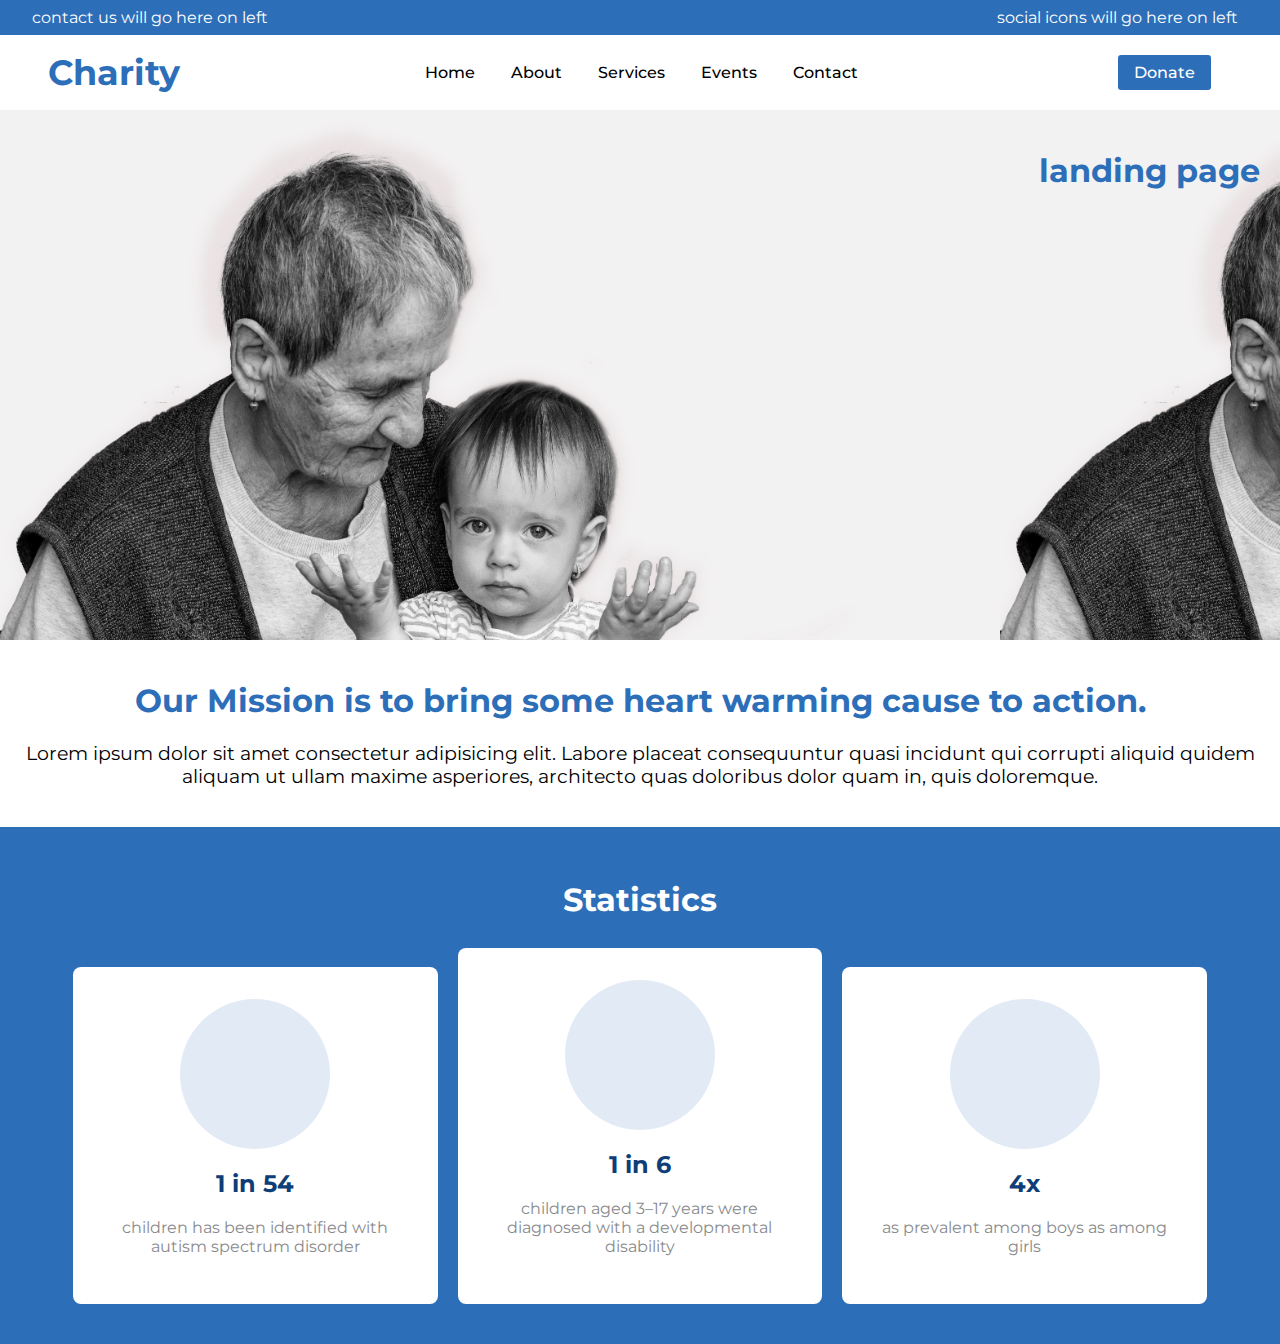
==== index.html @ c662bfc1 "added 500 weight font to Montserrat for nav items" ====
<!DOCTYPE html>
<html lang="en">
  <head>
    <meta charset="UTF-8" />
    <meta http-equiv="X-UA-Compatible" content="ie=edge" />
    <link
      href="https://fonts.googleapis.com/css?family=Anton"
      rel="stylesheet"
    />
    <link
      href="https://fonts.googleapis.com/css?family=Montserrat:400,500,700"
      rel="stylesheet"
    />
    <title>Charity</title>
    <link rel="stylesheet" href="main.css" />
  </head>

  <body>
    <div class="top-header">
      <div class="left">contact us will go here on left</div>
      <div class="right">social icons will go here on left</div>
    </div>
    <header class="main-header">
      <div>
        <a href="index.html" class="main-header_brand">Charity</a>
      </div>
      <nav class="main-nav">
        <ul class="main-nav_items">
          <li class="main-nav_item">
            <a href="home/index.html">Home</a>
          </li>
          <li class="main-nav_item">
            <a href="about/index.html">About</a>
          </li>
          <li class="main-nav_item">
            <a href="services/index.html">Services</a>
          </li>
          <li class="main-nav_item">
            <a href="events/index.html">Events</a>
          </li>
          <li class="main-nav_item">
            <a href="contact/index.html">Contact</a>
          </li>
          <!-- <li class="main-nav_item main-nav_item--dnt-btn">
            <a href="donate/index.html">Donate</a>
          </li> -->
        </ul>
      </nav>
      
      <div>
        <li class="main-nav_item main-nav_item--dnt-btn">
          <a href="donate/index.html">Donate</a>
        </li>
      </div>

    </header>
    <main>
      <section id="jumbotron-pic">
        <h1>landing page</h1>
      </section>
      <section id="mission-statement">
        <h1 class="section-title">Our Mission is to bring some heart warming cause to action.</h1>
        <h3>Lorem ipsum dolor sit amet consectetur adipisicing elit. Labore placeat consequuntur quasi incidunt qui corrupti aliquid quidem aliquam ut ullam maxime asperiores, architecto quas doloribus dolor quam in, quis doloremque.</h2>
      </section>
      <section id="statistics-features">
        <h1 class="section-title">Statistics</h1>
        <article class="statistics-feature">
          <div class="statistics-feature__icon"></div>
          <h2 class="statistics-feature__stat">1 in 54 </h2>
          <p class="statistics-feature__stat--info">children has been identified with autism spectrum disorder</p>
        </article>
        <article class="statistics-feature">
          <div class="statistics-feature__icon"></div>
          <h2 class="statistics-feature__stat">1 in 6 </h2>
          <p class="statistics-feature__stat--info">children aged 3–17 years were diagnosed with a developmental disability</p>
        </article>
        <article class="statistics-feature">
          <div class="statistics-feature__icon"></div>
          <h2 class="statistics-feature__stat">4x</h2>
          <p class="statistics-feature__stat--info"> as prevalent among boys as among girls</p>
        </article>
        
      </section>
    </main>
  </body>
</html>
---- main.css ----
* {
  box-sizing: border-box;
}

body {
  font-family: 'Montserrat', sans-serif;
  margin: 0;
}

/* top header contact and social icons */
.top-header{
  width: 100%;
  margin: 0;
  background: rgb(45, 110, 185);
  padding: 8px 32px;
  color: white;
}

.left {
 display: inline-block;
}

.right{
  width: calc(100% - 250px);
  display: inline-block;
  text-align: right;
}

/* header/navbar */
.main-header {
  background-color: white;
  width: 100%;
  padding: 16px 48px;
}
.main-header div {
  vertical-align: middle;
  display: inline-block;
}

.main-header_brand {
  font-size: 35px;
  color: rgb(45, 110, 185);
  text-decoration: none;
  font-weight: bold;
}

.main-nav {
  vertical-align: middle;
  display: inline-block;
  text-align: center;
  width: calc(100% - 270px);
}

.main-nav_items {
  margin: 0;
  padding: 0;
  list-style: none;
}

.main-nav_item {
  margin: 0 16px;
  display: inline-block;
}

.main-nav_item a {
  text-decoration: none;
  color: black;
  padding: 3px 0;
  font-weight: 500;
}

.main-nav_item a:hover,
.main-nav_item:active {
  border-bottom: 2px solid rgb(45, 110, 185);
  color: rgb(45, 110, 185);
}

.main-nav_item--dnt-btn a {
  background-color:rgb(45, 110, 185);
  border-radius: 3px;
  color: white;
  padding: 8px 16px;
}

.main-nav_item--dnt-btn a:hover,
.main-nav_item--dnt-btn a:active {
  background-color: white;
  color: rgb(45, 110, 185);
  border: 2px solid rgb(45, 110, 185);
  padding: 8px 14px;
}

/* jumbotron-pic section */

#jumbotron-pic {
  height: 530px;
  width: 100%;
  background: url(imgs/sergiu-valena-spAc4S6F4zg-unsplash\ \(1\).jpg);
  padding: 20px;
  object-fit: cover;
  background-size:1000px;
}

#jumbotron-pic h1 {
  color:rgb(45, 110, 185);
  text-align: right;
}

/* mission-statement section */

#mission-statement {
  width: 100%;
  padding: 20px;
}

.section-title {
  color: rgb(45, 110, 185);
  text-align: center;
}

#mission-statement h3{
  color: black;
  text-align: center;
  font-weight: 400;
}

/* stattistics section */

#statistics-features{
  width: 100%;
  background-color: rgb(45, 110, 185);
  padding: 32px;
  text-align: center;
  vertical-align: middle;
}

#statistics-features .section-title {
  color: white;
}

.statistics-feature{
  padding: 32px;
  display: inline-block;
  width: 30%;
  /* border: 4px solid rgb(20, 53, 91); */
  background:white;
  margin: 8px;
  border-radius: 8px;
}

.statistics-feature__stat{
  color: rgb(14, 61, 119);
}
.statistics-feature__stat--info{
  color: rgb(136, 138, 141);
}

.statistics-feature__icon{
  height: 150px;
  width: 150px;
  background: rgba(45, 110, 185, 0.146);
  border-radius: 50%;
  margin: auto;
  /* border: 4px solid rgb(20, 53, 91); */
}
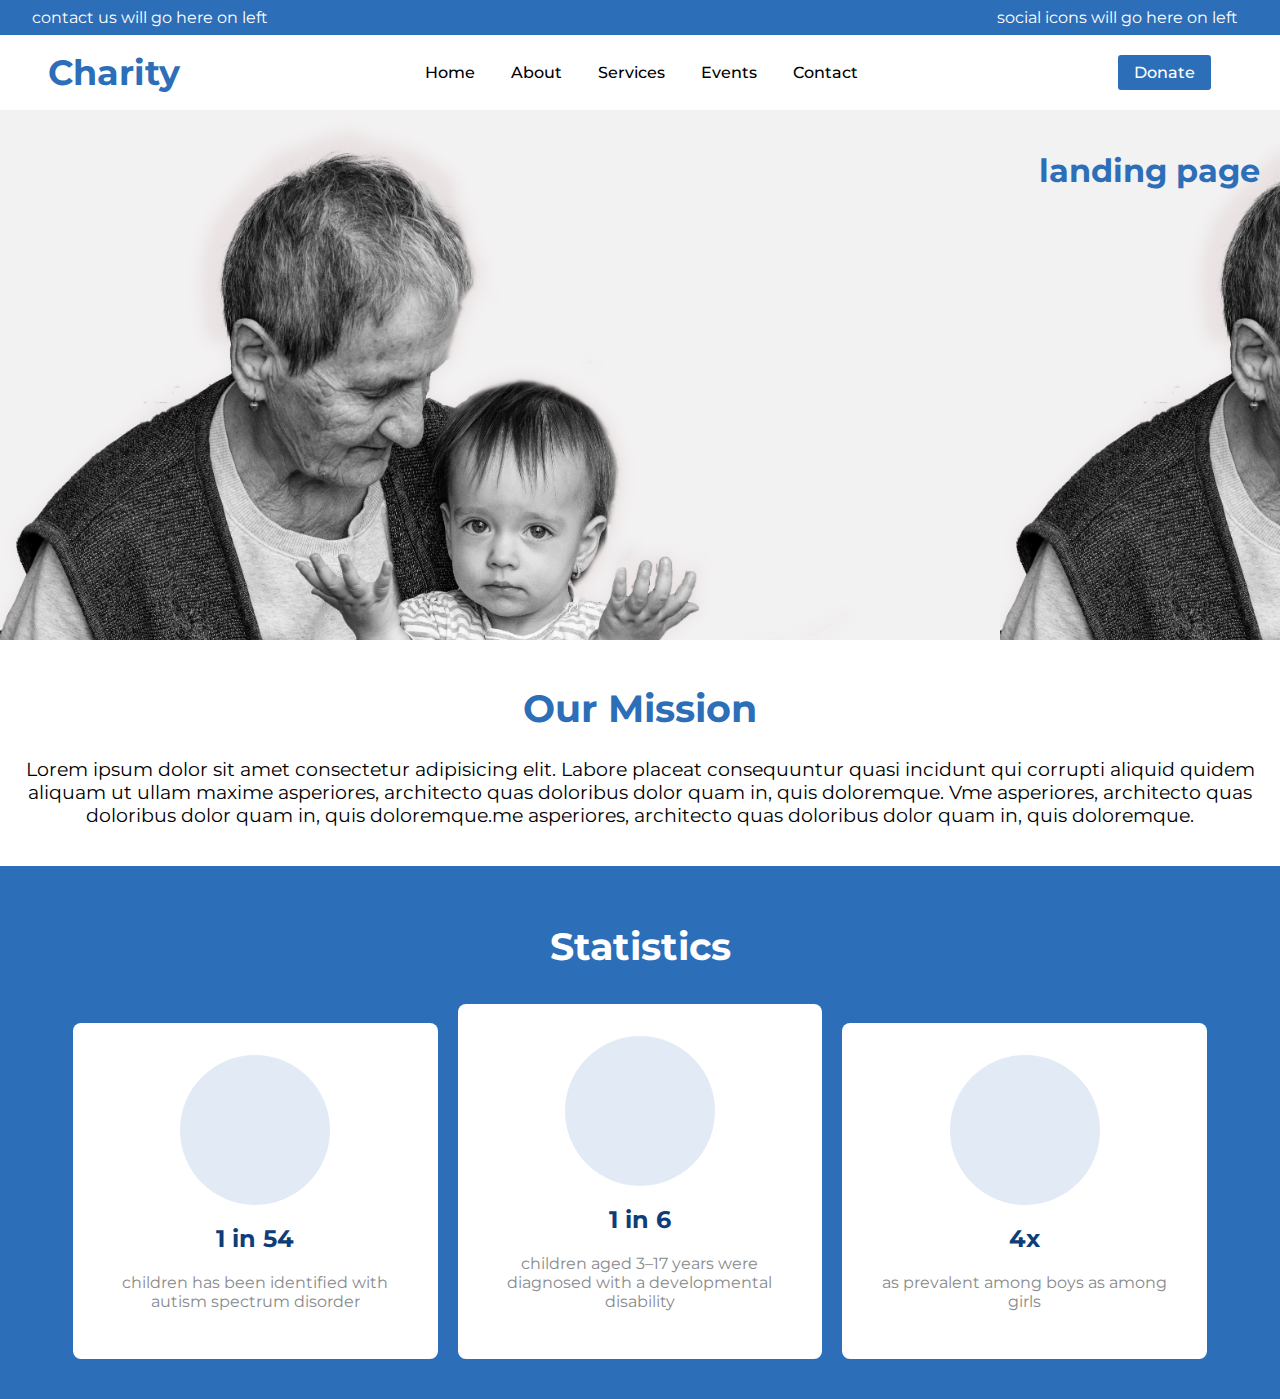
==== commit 3b47c70f: "changed mission station title, shorter" ====
--- a/index.html
+++ b/index.html
@@ -59,8 +59,8 @@
         <h1>landing page</h1>
       </section>
       <section id="mission-statement">
-        <h1 class="section-title">Our Mission is to bring some heart warming cause to action.</h1>
-        <h3>Lorem ipsum dolor sit amet consectetur adipisicing elit. Labore placeat consequuntur quasi incidunt qui corrupti aliquid quidem aliquam ut ullam maxime asperiores, architecto quas doloribus dolor quam in, quis doloremque.</h2>
+        <h1 class="section-title">Our Mission</h1>
+        <h3>Lorem ipsum dolor sit amet consectetur adipisicing elit. Labore placeat consequuntur quasi incidunt qui corrupti aliquid quidem aliquam ut ullam maxime asperiores, architecto quas doloribus dolor quam in, quis doloremque. Vme asperiores, architecto quas doloribus dolor quam in, quis doloremque.me asperiores, architecto quas doloribus dolor quam in, quis doloremque.</h2>
       </section>
       <section id="statistics-features">
         <h1 class="section-title">Statistics</h1>
--- a/main.css
+++ b/main.css
@@ -116,6 +116,7 @@
 .section-title {
   color: rgb(45, 110, 185);
   text-align: center;
+  font-size: 38px;
 }
 
 #mission-statement h3{
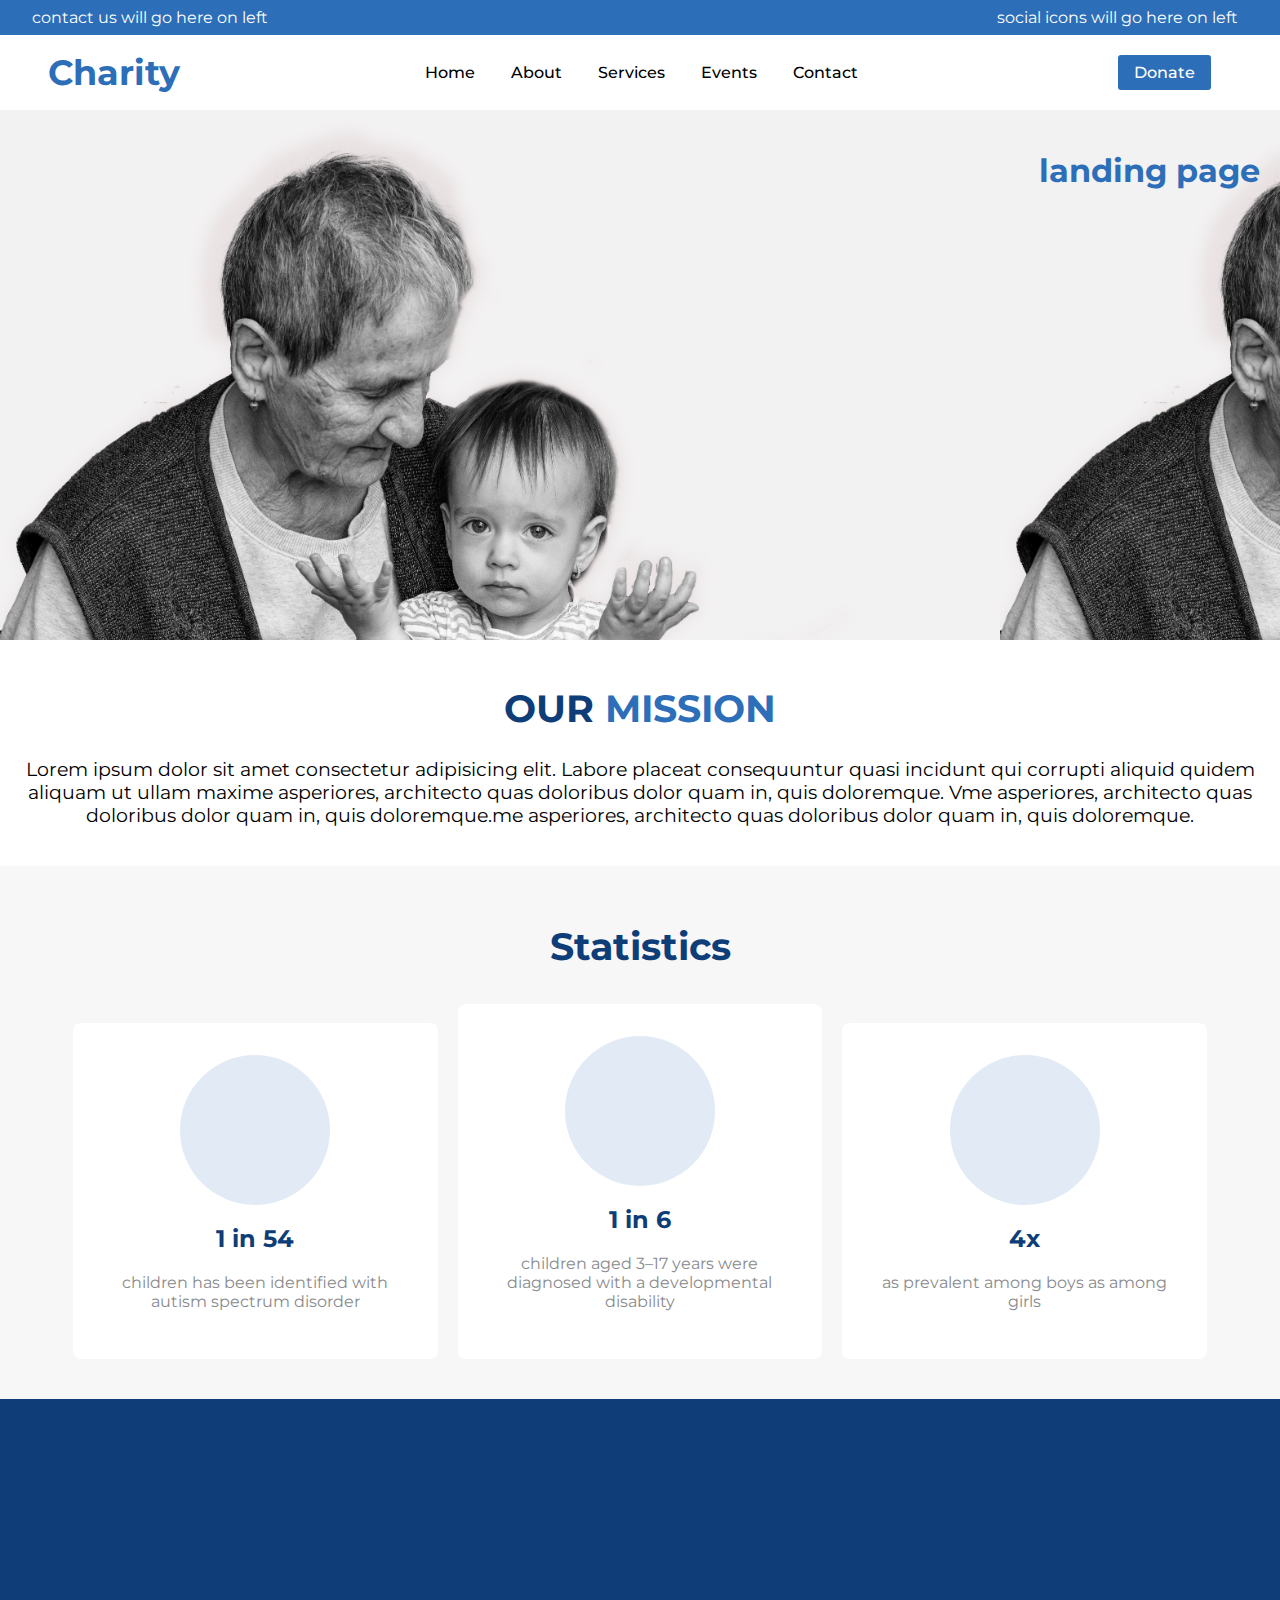
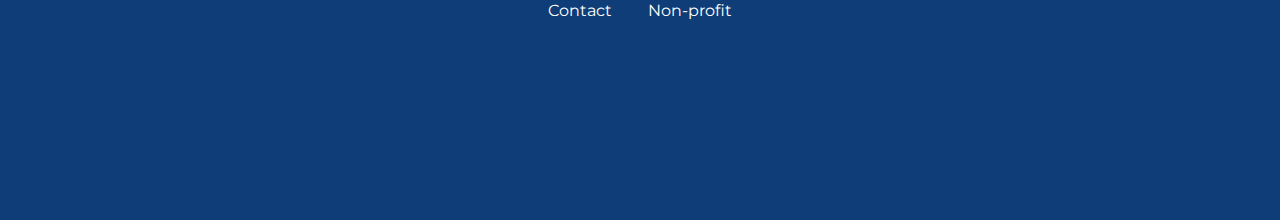
==== commit 433d101c: "changed color of section title" ====
--- a/index.html
+++ b/index.html
@@ -11,6 +11,7 @@
       href="https://fonts.googleapis.com/css?family=Montserrat:400,500,700"
       rel="stylesheet"
     />
+    <link rel="stylesheet" href="shared.css">
     <title>Charity</title>
     <link rel="stylesheet" href="main.css" />
   </head>
@@ -22,12 +23,12 @@
     </div>
     <header class="main-header">
       <div>
-        <a href="index.html" class="main-header_brand">Charity</a>
+        <a href="../index.html" class="main-header_brand">Charity</a>
       </div>
       <nav class="main-nav">
         <ul class="main-nav_items">
           <li class="main-nav_item">
-            <a href="home/index.html">Home</a>
+            <a href="index.html">Home</a>
           </li>
           <li class="main-nav_item">
             <a href="about/index.html">About</a>
@@ -54,14 +55,17 @@
       </div>
 
     </header>
+
     <main>
       <section id="jumbotron-pic">
         <h1>landing page</h1>
       </section>
+
       <section id="mission-statement">
-        <h1 class="section-title">Our Mission</h1>
+        <h1 class="section-title"><span>OUR</span> MISSION</h1>
         <h3>Lorem ipsum dolor sit amet consectetur adipisicing elit. Labore placeat consequuntur quasi incidunt qui corrupti aliquid quidem aliquam ut ullam maxime asperiores, architecto quas doloribus dolor quam in, quis doloremque. Vme asperiores, architecto quas doloribus dolor quam in, quis doloremque.me asperiores, architecto quas doloribus dolor quam in, quis doloremque.</h2>
       </section>
+
       <section id="statistics-features">
         <h1 class="section-title">Statistics</h1>
         <article class="statistics-feature">
@@ -82,5 +86,19 @@
         
       </section>
     </main>
+
+    <footer id="main-footer">
+      <nav>
+        <ul class="main-footer__links">
+          <li class="main-footer__link">
+            <a href="#">Contact</a>
+          </li>
+          <li class="main-footer__link">
+            <a href="#">Non-profit</a>
+          </li>
+        </ul>
+      </nav>
+    </footer>
+
   </body>
 </html>
--- a/shared.css
+++ b/shared.css
@@ -0,0 +1,116 @@
+* {
+  box-sizing: border-box;
+}
+
+body {
+  font-family: 'Montserrat', sans-serif;
+  margin: 0;
+}
+
+/* top header contact and social icons */
+.top-header {
+  width: 100%;
+  margin: 0;
+  background: rgb(45, 110, 185);
+  padding: 8px 32px;
+  color: white;
+}
+
+.left {
+  display: inline-block;
+}
+
+.right {
+  width: calc(100% - 250px);
+  display: inline-block;
+  text-align: right;
+}
+
+/* header/navbar */
+.main-header {
+  background-color: white;
+  width: 100%;
+  padding: 16px 48px;
+}
+.main-header div {
+  vertical-align: middle;
+  display: inline-block;
+}
+
+.main-header_brand {
+  font-size: 35px;
+  color: rgb(45, 110, 185);
+  text-decoration: none;
+  font-weight: bold;
+}
+
+.main-nav {
+  vertical-align: middle;
+  display: inline-block;
+  text-align: center;
+  width: calc(100% - 270px);
+}
+
+.main-nav_items {
+  margin: 0;
+  padding: 0;
+  list-style: none;
+}
+
+.main-nav_item {
+  margin: 0 16px;
+  display: inline-block;
+}
+
+.main-nav_item a {
+  text-decoration: none;
+  color: black;
+  padding: 3px 0;
+  font-weight: 500;
+}
+
+.main-nav_item a:hover,
+.main-nav_item:active {
+  border-bottom: 2px solid rgb(45, 110, 185);
+  color: rgb(45, 110, 185);
+}
+
+.main-nav_item--dnt-btn a {
+  background-color: rgb(45, 110, 185);
+  border-radius: 3px;
+  color: white;
+  padding: 8px 16px;
+}
+
+.main-nav_item--dnt-btn a:hover,
+.main-nav_item--dnt-btn a:active {
+  background-color: white;
+  color: rgb(45, 110, 185);
+  border: 2px solid rgb(45, 110, 185);
+  padding: 8px 14px;
+}
+
+/* footer */
+#main-footer{
+  background: #0e3d77;
+  padding: 200px;
+  text-align: center;
+}
+
+.main-footer__links{
+  display: inline-block;
+  margin: 0;
+  padding: 0;
+  list-style: none;
+}
+
+.main-footer__link{
+  display: inline-block;
+  padding: 0 16px;
+  vertical-align: middle;
+}
+
+.main-footer__link a{
+  color: white;
+  text-decoration: none;
+  fon
--- a/main.css
+++ b/main.css
@@ -1,122 +1,32 @@
-* {
-  box-sizing: border-box;
-}
-
-body {
-  font-family: 'Montserrat', sans-serif;
-  margin: 0;
-}
-
-/* top header contact and social icons */
-.top-header{
-  width: 100%;
-  margin: 0;
-  background: rgb(45, 110, 185);
-  padding: 8px 32px;
-  color: white;
-}
-
-.left {
- display: inline-block;
-}
-
-.right{
-  width: calc(100% - 250px);
-  display: inline-block;
-  text-align: right;
-}
-
-/* header/navbar */
-.main-header {
-  background-color: white;
-  width: 100%;
-  padding: 16px 48px;
-}
-.main-header div {
-  vertical-align: middle;
-  display: inline-block;
-}
-
-.main-header_brand {
-  font-size: 35px;
-  color: rgb(45, 110, 185);
-  text-decoration: none;
-  font-weight: bold;
-}
-
-.main-nav {
-  vertical-align: middle;
-  display: inline-block;
-  text-align: center;
-  width: calc(100% - 270px);
-}
-
-.main-nav_items {
-  margin: 0;
-  padding: 0;
-  list-style: none;
-}
-
-.main-nav_item {
-  margin: 0 16px;
-  display: inline-block;
-}
-
-.main-nav_item a {
-  text-decoration: none;
-  color: black;
-  padding: 3px 0;
-  font-weight: 500;
-}
-
-.main-nav_item a:hover,
-.main-nav_item:active {
-  border-bottom: 2px solid rgb(45, 110, 185);
-  color: rgb(45, 110, 185);
-}
-
-.main-nav_item--dnt-btn a {
-  background-color:rgb(45, 110, 185);
-  border-radius: 3px;
-  color: white;
-  padding: 8px 16px;
-}
-
-.main-nav_item--dnt-btn a:hover,
-.main-nav_item--dnt-btn a:active {
-  background-color: white;
-  color: rgb(45, 110, 185);
-  border: 2px solid rgb(45, 110, 185);
-  padding: 8px 14px;
-}
-
 /* jumbotron-pic section */
-
 #jumbotron-pic {
   height: 530px;
   width: 100%;
-  background: url(imgs/sergiu-valena-spAc4S6F4zg-unsplash\ \(1\).jpg);
+  background: url(imgs/landing.jpg);
   padding: 20px;
   object-fit: cover;
   background-size:1000px;
 }
 
 #jumbotron-pic h1 {
-  color:rgb(45, 110, 185);
+  color:#2d6eb9;
   text-align: right;
 }
 
 /* mission-statement section */
-
 #mission-statement {
   width: 100%;
   padding: 20px;
 }
 
 .section-title {
-  color: rgb(45, 110, 185);
+  color:#2d6eb9;
   text-align: center;
   font-size: 38px;
+}
+
+.section-title span{
+  color: #0e3d77;
 }
 
 #mission-statement h3{
@@ -126,17 +36,16 @@
 }
 
 /* stattistics section */
-
 #statistics-features{
   width: 100%;
-  background-color: rgb(45, 110, 185);
+  background-color: #f7f7f7;
   padding: 32px;
   text-align: center;
   vertical-align: middle;
 }
 
 #statistics-features .section-title {
-  color: white;
+  color: #0e3d77;
 }
 
 .statistics-feature{
@@ -150,7 +59,7 @@
 }
 
 .statistics-feature__stat{
-  color: rgb(14, 61, 119);
+  color: #0e3d77;
 }
 .statistics-feature__stat--info{
   color: rgb(136, 138, 141);
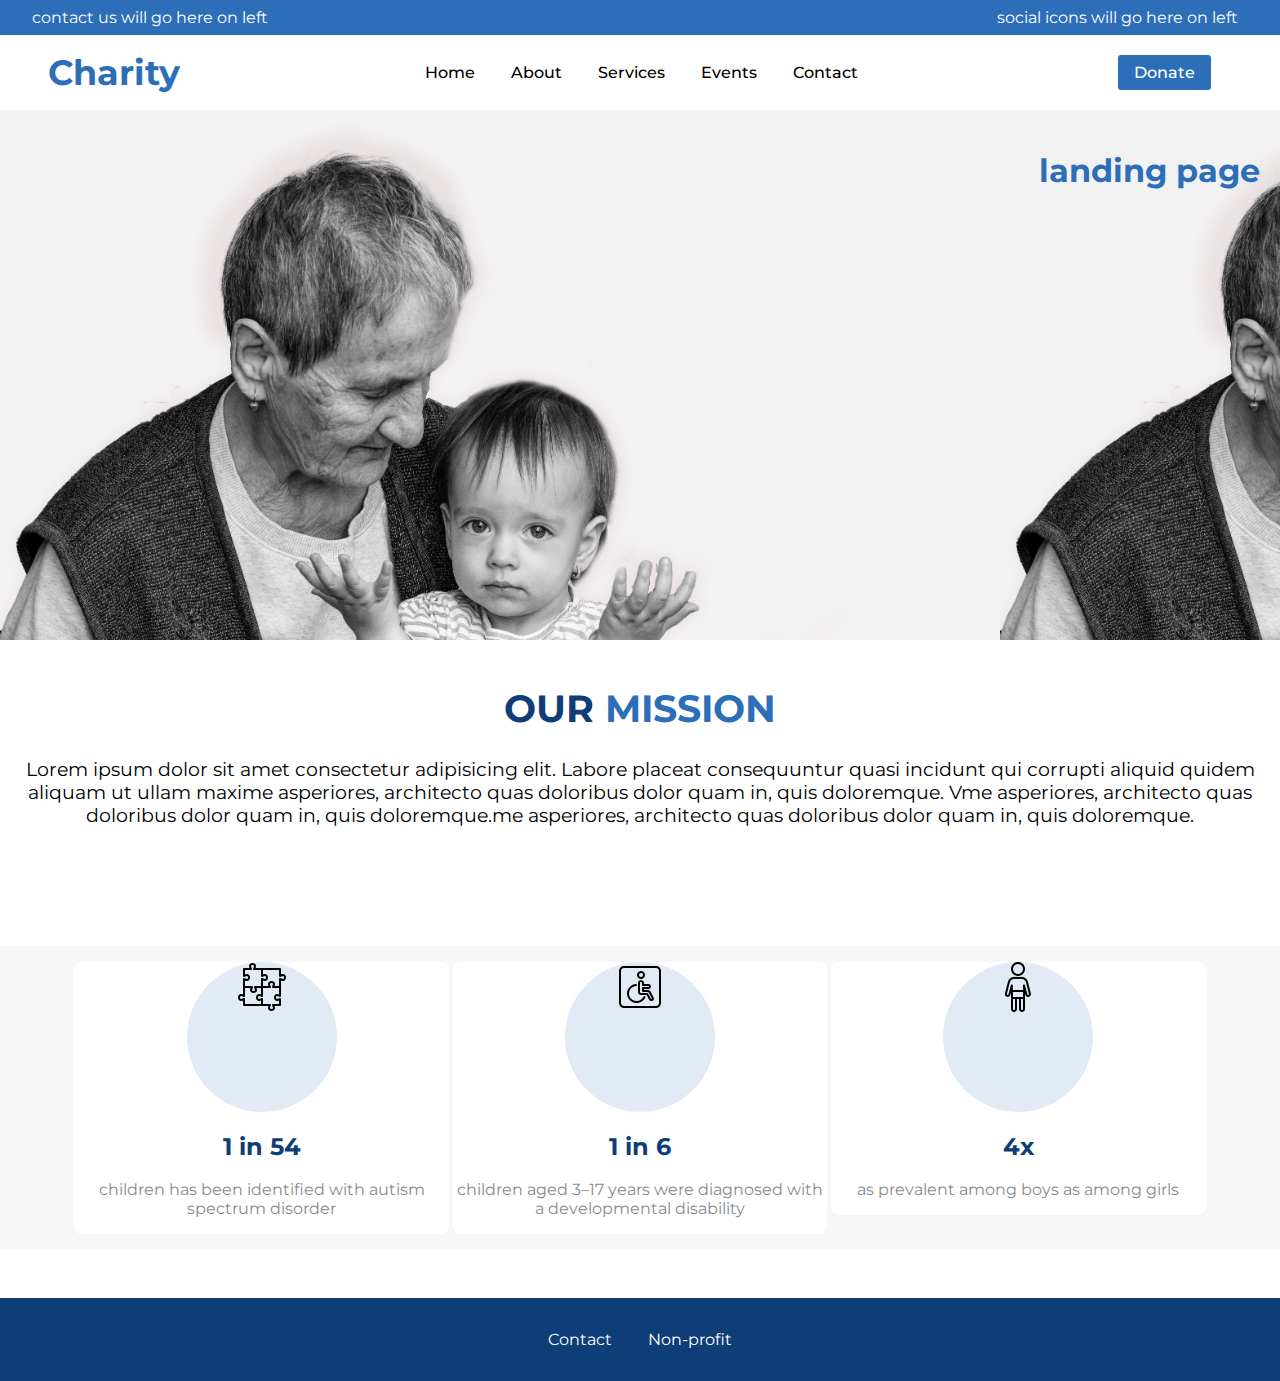
==== commit 8b2d6b36: "added a icon to the stats features" ====
--- a/index.html
+++ b/index.html
@@ -67,19 +67,24 @@
       </section>
 
       <section id="statistics-features">
-        <h1 class="section-title">Statistics</h1>
         <article class="statistics-feature">
-          <div class="statistics-feature__icon"></div>
+          <div class="statistics-feature__icon">
+            <img src="/imgs/icons8-autism-50.png" alt="">
+          </div>
           <h2 class="statistics-feature__stat">1 in 54 </h2>
           <p class="statistics-feature__stat--info">children has been identified with autism spectrum disorder</p>
         </article>
         <article class="statistics-feature">
-          <div class="statistics-feature__icon"></div>
+          <div class="statistics-feature__icon">
+            <img src="/imgs/icons8-assistive-technology-50.png" alt="">
+          </div>
           <h2 class="statistics-feature__stat">1 in 6 </h2>
           <p class="statistics-feature__stat--info">children aged 3–17 years were diagnosed with a developmental disability</p>
         </article>
         <article class="statistics-feature">
-          <div class="statistics-feature__icon"></div>
+          <div class="statistics-feature__icon">
+            <img src="/imgs/icons8-boy-50.png" alt="">
+          </div>
           <h2 class="statistics-feature__stat">4x</h2>
           <p class="statistics-feature__stat--info"> as prevalent among boys as among girls</p>
         </article>
--- a/shared.css
+++ b/shared.css
@@ -93,12 +93,12 @@
 /* footer */
 #main-footer{
   background: #0e3d77;
-  padding: 200px;
-  text-align: center;
+  padding: 32px;
+  margin-top: 48px;
 }
 
 .main-footer__links{
-  display: inline-block;
+  text-align: center;
   margin: 0;
   padding: 0;
   list-style: none;
@@ -107,10 +107,9 @@
 .main-footer__link{
   display: inline-block;
   padding: 0 16px;
-  vertical-align: middle;
 }
 
 .main-footer__link a{
   color: white;
   text-decoration: none;
-  fon
+ }
--- a/main.css
+++ b/main.css
@@ -39,37 +39,37 @@
 #statistics-features{
   width: 100%;
   background-color: #f7f7f7;
-  padding: 32px;
+  padding: 16px;
+  margin-top: 80px;
   text-align: center;
-  vertical-align: middle;
 }
 
 #statistics-features .section-title {
   color: #0e3d77;
+  margin: 32px;
 }
 
 .statistics-feature{
-  padding: 32px;
   display: inline-block;
   width: 30%;
-  /* border: 4px solid rgb(20, 53, 91); */
   background:white;
-  margin: 8px;
   border-radius: 8px;
+  vertical-align: top;
 }
 
 .statistics-feature__stat{
   color: #0e3d77;
 }
 .statistics-feature__stat--info{
-  color: rgb(136, 138, 141);
+  color: #888a8d;
+  
 }
 
 .statistics-feature__icon{
   height: 150px;
   width: 150px;
-  background: rgba(45, 110, 185, 0.146);
+  background: #2d6eb925;
   border-radius: 50%;
   margin: auto;
-  /* border: 4px solid rgb(20, 53, 91); */
+
 }
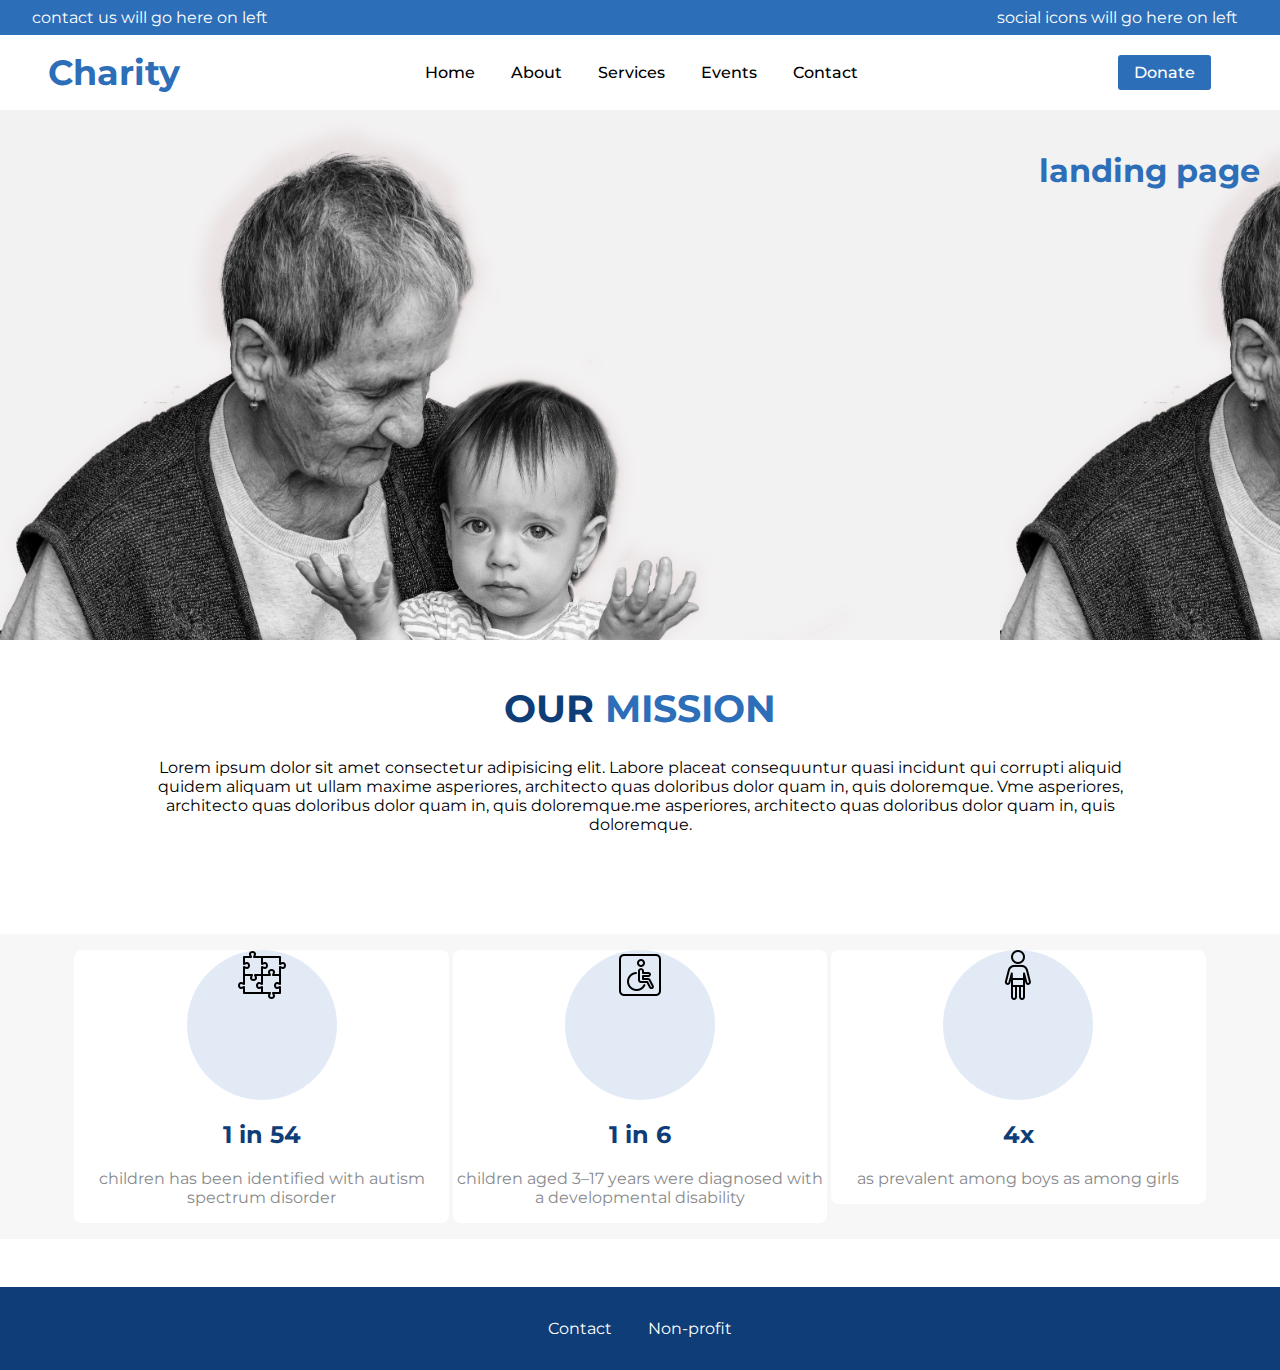
==== commit aec901a4: "changed margins on mission statement p" ====
--- a/index.html
+++ b/index.html
@@ -63,7 +63,7 @@
 
       <section id="mission-statement">
         <h1 class="section-title"><span>OUR</span> MISSION</h1>
-        <h3>Lorem ipsum dolor sit amet consectetur adipisicing elit. Labore placeat consequuntur quasi incidunt qui corrupti aliquid quidem aliquam ut ullam maxime asperiores, architecto quas doloribus dolor quam in, quis doloremque. Vme asperiores, architecto quas doloribus dolor quam in, quis doloremque.me asperiores, architecto quas doloribus dolor quam in, quis doloremque.</h2>
+        <p>Lorem ipsum dolor sit amet consectetur adipisicing elit. Labore placeat consequuntur quasi incidunt qui corrupti aliquid quidem aliquam ut ullam maxime asperiores, architecto quas doloribus dolor quam in, quis doloremque. Vme asperiores, architecto quas doloribus dolor quam in, quis doloremque.me asperiores, architecto quas doloribus dolor quam in, quis doloremque.</p>
       </section>
 
       <section id="statistics-features">
--- a/main.css
+++ b/main.css
@@ -15,8 +15,8 @@
 
 /* mission-statement section */
 #mission-statement {
-  width: 100%;
   padding: 20px;
+  text-align: center;
 }
 
 .section-title {
@@ -29,10 +29,11 @@
   color: #0e3d77;
 }
 
-#mission-statement h3{
+#mission-statement p{
   color: black;
-  text-align: center;
   font-weight: 400;
+  width: 80%;
+  margin: auto;
 }
 
 /* stattistics section */
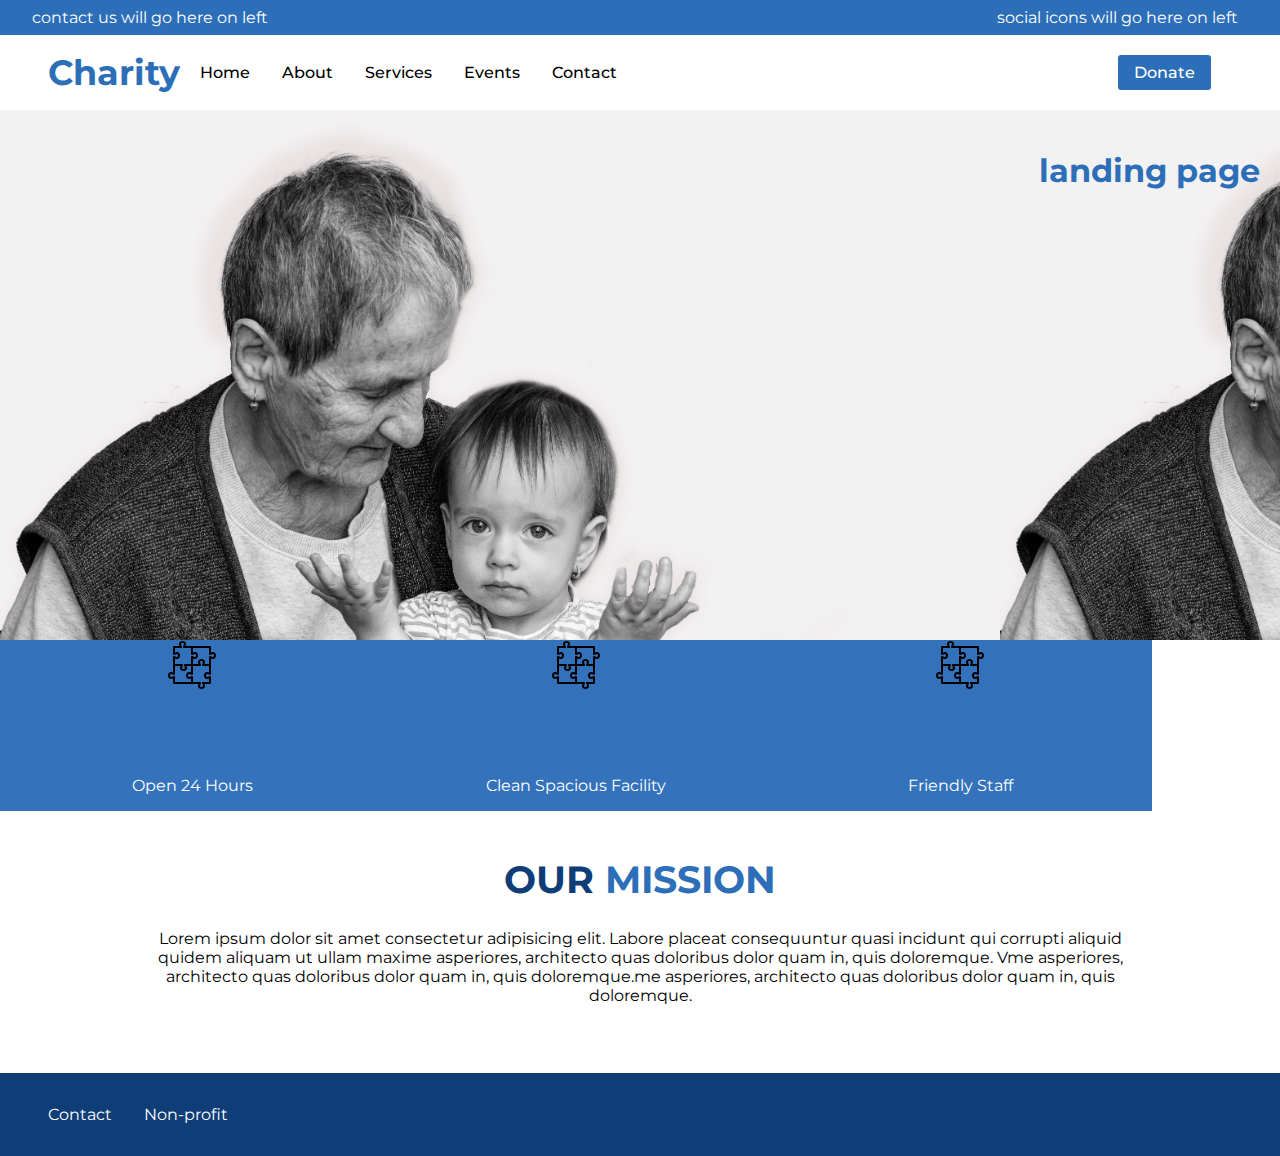
==== commit 37a887a6: "testing new stats section" ====
--- a/index.html
+++ b/index.html
@@ -61,12 +61,35 @@
         <h1>landing page</h1>
       </section>
 
+      <section id="statistics-features">
+        <ul class="statistics-feature__list">
+          <li class="statistics-feature__stat">
+            <div class="statistics-feature__icon">
+              <img src="/imgs/icons8-autism-50.png" alt="">
+            </div>
+            <p class="key-service__description">Open 24 Hours</p>
+          </li>
+          <li class="statistics-feature__stat">
+            <div class="statistics-feature__icon">
+              <img src="/imgs/icons8-autism-50.png" alt="">
+            </div>
+            <p class="key-service__description">Clean Spacious Facility</p>
+          </li>
+          <li class="statistics-feature__stat">
+            <div class="statistics-feature__icon">
+              <img src="/imgs/icons8-autism-50.png" alt="">
+            </div>
+            <p class="key-service__description">Friendly Staff</p>
+          </li>
+        </ul>
+      </section>
+
       <section id="mission-statement">
         <h1 class="section-title"><span>OUR</span> MISSION</h1>
         <p>Lorem ipsum dolor sit amet consectetur adipisicing elit. Labore placeat consequuntur quasi incidunt qui corrupti aliquid quidem aliquam ut ullam maxime asperiores, architecto quas doloribus dolor quam in, quis doloremque. Vme asperiores, architecto quas doloribus dolor quam in, quis doloremque.me asperiores, architecto quas doloribus dolor quam in, quis doloremque.</p>
       </section>
 
-      <section id="statistics-features">
+      <!-- <section id="statistics-features">
         <article class="statistics-feature">
           <div class="statistics-feature__icon">
             <img src="/imgs/icons8-autism-50.png" alt="">
@@ -89,7 +112,7 @@
           <p class="statistics-feature__stat--info"> as prevalent among boys as among girls</p>
         </article>
         
-      </section>
+      </section> -->
     </main>
 
     <footer id="main-footer">
--- a/main.css
+++ b/main.css
@@ -17,6 +17,7 @@
 #mission-statement {
   padding: 20px;
   text-align: center;
+ 
 }
 
 .section-title {
@@ -36,7 +37,7 @@
   margin: auto;
 }
 
-/* stattistics section */
+/* stattistics section 
 #statistics-features{
   width: 100%;
   background-color: #f7f7f7;
@@ -74,3 +75,45 @@
   margin: auto;
 
 }
+*/
+
+#statistics-features{
+  width: 100%;
+  background-color: white;
+  text-align: center;
+}
+
+.statistics-feature__list{
+  margin: auto;
+  align-items: center;
+  padding: 0;
+  list-style: none;
+  text-align: center;
+}
+
+.statistics-feature__stat{
+  color: white;
+  display: inline-block;
+  width: 30%;
+  background: #2d6eb9f6;
+  vertical-align: top;
+  margin: 0;
+  padding: 0;
+}
+.statistics-feature__stat--info{
+  color: #888a8d;
+  
+}
+
+.statistics-feature__icon{
+  height: 120px;
+  width: 120px;
+  background: #2d6eb925;
+  border-radius: 50%;
+  margin: auto;
+
+}
+
+ul{
+  display: flex;
+}